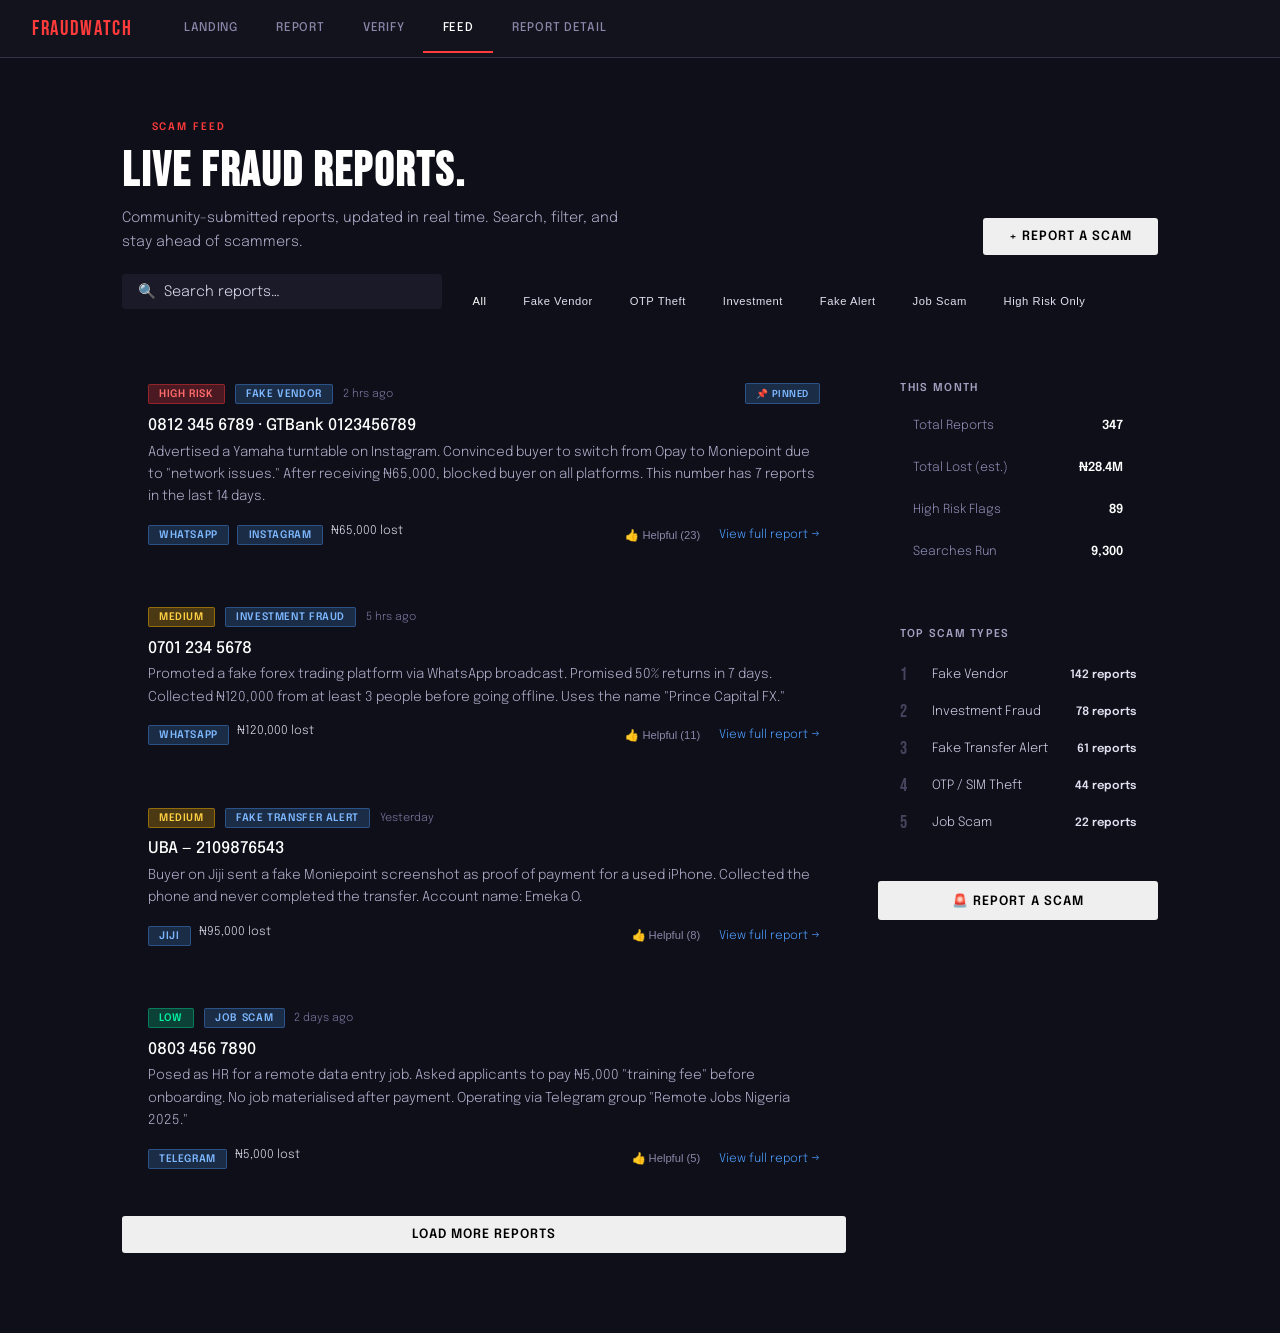
==== feed.html @ 32eeeb92 "inital commit- UI design" ====
<!DOCTYPE html>
<html lang="en">
<head>
    <meta charset="UTF-8">
    <meta name="viewport" content="width=device-width, initial-scale=1.0">
    <title>Fraudwatch|Feed</title>
    <link href="https://fonts.googleapis.com/css2?family=Bebas+Neue&family=Epilogue:ital,wght@0,300;0,400;0,500;0,600;1,300;1,400&display=swap" rel="stylesheet"/>
    <link rel="stylesheet" href="fraudwatch.css">
</head>
<body>

    <nav class="page-nav">
  <div class="nav-logo">FraudWatch</div>
  <a class="nav-tab" href="index.html">Landing</a>
  <a class="nav-tab" href="report.html">Report</a>
  <a class="nav-tab" href="verify.html">Verify</a>
  <a class="nav-tab active" href="feed.html">Feed</a>
  <a class="nav-tab" href="report-detail.html">Report Detail</a>
</nav>
    <div id="page-feed" class="page active">

        <!-- hero-section -->
  <div class="feed-header">
    <div>
      <div class="eyebrow">Scam Feed</div>
      <h1 class="page-title" style="font-size:clamp(2rem,4vw,3rem);">Live fraud reports.</h1>
      <p class="page-sub">Community-submitted reports, updated in real time. Search, filter, and stay ahead of scammers.</p>
    </div>
    <button class="btn btn--primary" onclick="showPage('report', document.querySelectorAll('.nav-tab')[1])">+ Report a Scam</button>
  </div>

  <div style="padding: 1rem 2rem 0; max-width:1100px; margin:0 auto;">
    <div style="display:flex;gap:1rem;align-items:center;flex-wrap:wrap;">
      <input class="form-input" style="max-width:320px;padding:0.65rem 1rem;" type="text" placeholder="🔍  Search reports…"/>
      <div class="feed-filters">
        <button class="filter-pill active">All</button>
        <button class="filter-pill">Fake Vendor</button>
        <button class="filter-pill">OTP Theft</button>
        <button class="filter-pill">Investment</button>
        <button class="filter-pill">Fake Alert</button>
        <button class="filter-pill">Job Scam</button>
        <button class="filter-pill">High Risk Only</button>
      </div>
    </div>
  </div>

  <div class="feed-layout">
    <div class="feed-list">


  <!-- Card 1 -->
  <div class="feed-card pinned">
    <div class="feed-card-top">
      <div class="feed-card-meta">
        <span class="chip chip--high">High Risk</span>
        <span class="chip chip--cat">Fake Vendor</span>
        <span class="feed-card-time">2 hrs ago</span>
      </div>
      <span class="chip chip--cat" style="font-size:0.6rem;">📌 Pinned</span>
    </div>
    <div class="feed-number">0812 345 6789 · GTBank 0123456789</div>
    <p class="feed-desc">Advertised a Yamaha turntable on Instagram. Convinced buyer to switch from Opay to Moniepoint due to "network issues." After receiving ₦65,000, blocked buyer on all platforms. This number has 7 reports in the last 14 days.</p>
    <div class="feed-card-footer">
      <div style="display:flex;gap:0.5rem;flex-wrap:wrap;">
        <span class="chip chip--cat">WhatsApp</span>
        <span class="chip chip--cat">Instagram</span>
        <span style="font-size:0.75rem;color:var(--muted);">₦65,000 lost</span>
      </div>
      <div class="vote-row">
        <button class="vote-btn">👍 Helpful (23)</button>
        <span class="view-link" onclick="showPage('detail', document.querySelectorAll('.nav-tab')[4])">View full report →</span>
      </div>
    </div>
  </div>

  <!-- Card 2 -->
  <div class="feed-card">
    <div class="feed-card-top">
      <div class="feed-card-meta">
        <span class="chip chip--medium">Medium</span>
        <span class="chip chip--cat">Investment Fraud</span>
        <span class="feed-card-time">5 hrs ago</span>
      </div>
    </div>
    <div class="feed-number">0701 234 5678</div>
    <p class="feed-desc">Promoted a fake forex trading platform via WhatsApp broadcast. Promised 50% returns in 7 days. Collected ₦120,000 from at least 3 people before going offline. Uses the name "Prince Capital FX."</p>
    <div class="feed-card-footer">
      <div style="display:flex;gap:0.5rem;flex-wrap:wrap;">
        <span class="chip chip--cat">WhatsApp</span>
        <span style="font-size:0.75rem;color:var(--muted);">₦120,000 lost</span>
      </div>
      <div class="vote-row">
        <button class="vote-btn">👍 Helpful (11)</button>
        <span class="view-link">View full report →</span>
      </div>
    </div>
  </div>

  <!-- Card 3 -->
  <div class="feed-card">
    <div class="feed-card-top">
      <div class="feed-card-meta">
        <span class="chip chip--medium">Medium</span>
        <span class="chip chip--cat">Fake Transfer Alert</span>
        <span class="feed-card-time">Yesterday</span>
      </div>
    </div>
    <div class="feed-number">UBA — 2109876543</div>
    <p class="feed-desc">Buyer on Jiji sent a fake Moniepoint screenshot as proof of payment for a used iPhone. Collected the phone and never completed the transfer. Account name: Emeka O.</p>
    <div class="feed-card-footer">
      <div style="display:flex;gap:0.5rem;flex-wrap:wrap;">
        <span class="chip chip--cat">Jiji</span>
        <span style="font-size:0.75rem;color:var(--muted);">₦95,000 lost</span>
      </div>
      <div class="vote-row">
        <button class="vote-btn">👍 Helpful (8)</button>
        <span class="view-link">View full report →</span>
      </div>
    </div>
  </div>

  <!-- Card 4 -->
  <div class="feed-card">
    <div class="feed-card-top">
      <div class="feed-card-meta">
        <span class="chip chip--low">Low</span>
        <span class="chip chip--cat">Job Scam</span>
        <span class="feed-card-time">2 days ago</span>
      </div>
    </div>
    <div class="feed-number">0803 456 7890</div>
    <p class="feed-desc">Posed as HR for a remote data entry job. Asked applicants to pay ₦5,000 "training fee" before onboarding. No job materialised after payment. Operating via Telegram group "Remote Jobs Nigeria 2025."</p>
    <div class="feed-card-footer">
      <div style="display:flex;gap:0.5rem;flex-wrap:wrap;">
        <span class="chip chip--cat">Telegram</span>
        <span style="font-size:0.75rem;color:var(--muted);">₦5,000 lost</span>
      </div>
      <div class="vote-row">
        <button class="vote-btn">👍 Helpful (5)</button>
        <span class="view-link">View full report →</span>
      </div>
    </div>
  </div>

  <!-- Load more -->
  <button class="btn btn--ghost" style="width:100%;justify-content:center;margin-top:0.5rem;">Load more reports</button>
</div>

<!-- Sidebar -->
<div class="feed-sidebar">
  <div class="sidebar-card">
    <h4>This Month</h4>
    <div class="stat-pill-row">
      <div class="stat-pill">
        <span class="stat-pill-label">Total Reports</span>
        <span class="stat-pill-val">347</span>
      </div>
      <div class="stat-pill">
        <span class="stat-pill-label">Total Lost (est.)</span>
        <span class="stat-pill-val">₦28.4M</span>
      </div>
      <div class="stat-pill">
        <span class="stat-pill-label">High Risk Flags</span>
        <span class="stat-pill-val">89</span>
      </div>
      <div class="stat-pill">
        <span class="stat-pill-label">Searches Run</span>
        <span class="stat-pill-val">9,300</span>
      </div>
    </div>
  </div>

  <div class="sidebar-card">
    <h4>Top Scam Types</h4>
    <div>
      <div class="top-scam-row">
        <span class="top-scam-rank">1</span>
        <span class="top-scam-name">Fake Vendor</span>
        <span class="top-scam-count">142 reports</span>
      </div>
      <div class="top-scam-row">
        <span class="top-scam-rank">2</span>
        <span class="top-scam-name">Investment Fraud</span>
        <span class="top-scam-count">78 reports</span>
      </div>
      <div class="top-scam-row">
        <span class="top-scam-rank">3</span>
        <span class="top-scam-name">Fake Transfer Alert</span>
        <span class="top-scam-count">61 reports</span>
      </div>
      <div class="top-scam-row">
        <span class="top-scam-rank">4</span>
        <span class="top-scam-name">OTP / SIM Theft</span>
        <span class="top-scam-count">44 reports</span>
      </div>
      <div class="top-scam-row">
        <span class="top-scam-rank">5</span>
        <span class="top-scam-name">Job Scam</span>
        <span class="top-scam-count">22 reports</span>
      </div>
    </div>
  </div>

  <button class="btn btn--primary" style="width:100%;justify-content:center;" onclick="showPage('report', document.querySelectorAll('.nav-tab')[1])">🚨 Report a Scam</button>
</div>


  </div>
</div>
</body>
</html>
---- fraudwatch.css ----
*/:root {
    --ink: #0D0D18;
    --ink2: #16161F;
    --ink3: #21212E;
    --border: #32324A;
    --border2: #45455E;
    --soft: #C8C8E0;
    --muted: #9898B8;
    --text: #ffffff;
    --white: #FFFFFF;
    --signal: #FF3B3B;
    --signal2: #CC2A2A;
    --safe: #00D68F;
    --warn: #FFB800;
    --info: #4D9FFF;
    --glow: 0 0 40px rgba(255, 59, 59, 0.15);
}

*,
*::before,
*::after {
    margin: 0;
    padding: 0;
    box-sizing: border-box;
}

body {
    background: #0F0F1A;
    color: var(--text);
    font-family: 'Epilogue', sans-serif;
    font-weight: 300;
}

/* ═══════════════════════════════════════
NAV (tab switcher)
═══════════════════════════════════════ */
.page-nav {
  position: sticky;
  top: 0;
  z-index: 1000;
  background: #13131E;
  backdrop-filter: blur(16px);
  border-bottom: 1px solid #32324A;
  display: flex;
  align-items: center;
  gap: 0;
  padding: 0 2rem;
  overflow-x: auto;
}

.nav-logo {
  font-family: 'Bebas Neue', sans-serif;
  font-size: 1.3rem;
  letter-spacing: 0.08em;
  color: #FF3B3B;
  margin-right: 2rem;
  white-space: nowrap;
  padding: 1rem 0;
}

.nav-tab {
  font-family: 'Epilogue', sans-serif;
  font-size: 0.75rem;
  font-weight: 500;
  letter-spacing: 0.06em;
  text-transform: uppercase;
  color: #8888AA;
  padding: 1.1rem 1.2rem;
  cursor: pointer;
  border-bottom: 2px solid transparent;
  white-space: nowrap;
  transition: color 0.2s, border-color 0.2s;
  text-decoration: none;
  display: inline-block;
}

.nav-tab:hover { color: #C8C8E0; }

.nav-tab.active { 
  color: #FFFFFF; 
  border-bottom: 2px solid #FF3B3B; 
}

/* ═══════════════════════════════════════
PAGE CONTAINERS
═══════════════════════════════════════ */
.page {
    display: none;
}

.page.active {
    display: block;
}

/* ═══════════════════════════════════════
SHARED COMPONENTS
═══════════════════════════════════════ */
.container {
    max-width: 1100px;
    margin: 0 auto;
    padding: 0 2rem;
}

.container-narrow {
    max-width: 720px;
    margin: 0 auto;
    padding: 0 2rem;
}

.eyebrow {
    font-size: 0.65rem;
    font-weight: 600;
    letter-spacing: 0.18em;
    text-transform: uppercase;
    color: var(----signal);
    display: flex;
    align-items: center;
    gap: 0.6rem;
    margin-bottom: 1rem;
}

.eyebrow::before {
    content: '';
    display: inline-block;
    width: 20px;
    height: 1px;
    background: var(----signal);
}

.btn {
    display: inline-flex;
    align-items: center;
    gap: 0.5rem;
    font-family: 'Epilogue', sans-serif;
    font-size: 0.8rem;
    font-weight: 600;
    letter-spacing: 0.08em;
    text-transform: uppercase;
    padding: 0.75rem 1.6rem;
    border-radius: 3px;
    cursor: pointer;
    border: none;
    transition: all 0.2s;
}

.btn-primary {
    background: var(----signal);
    color: white;
}

.btn-primary:hover {
    background: var(----signal2);
    transform: translateY(-1px);
}

.btn-ghost {
    background: transparent;
    color: var(----text);
    border: 1px solid var(----border2);
}

.btn-ghost:hover {
    border-color: var(----soft);
    color: var(----white);
}

.btn-safe {
    background: var(----safe);
    color: var(----ink);
}

.chip {
    display: inline-flex;
    align-items: center;
    gap: 0.35rem;
    font-size: 0.65rem;
    font-weight: 600;
    letter-spacing: 0.06em;
    text-transform: uppercase;
    padding: 0.25rem 0.65rem;
    border-radius: 2px;
}

.chip--high { 
  background: rgba(255,59,59,0.25); 
  color: #FF6B6B; 
  border: 1px solid rgba(255,59,59,0.4);
}

.chip--medium { 
  background: rgba(255,184,0,0.25); 
  color: #FFD044; 
  border: 1px solid rgba(255,184,0,0.4);
}

.chip--low { 
  background: rgba(0,214,143,0.25); 
  color: #00F0A0; 
  border: 1px solid rgba(0,214,143,0.4);
}

.chip--cat { 
  background: rgba(77,159,255,0.2); 
  color: #7DB8FF; 
  border: 1px solid rgba(77,159,255,0.35);
}

/* noise grain overlay */
.grain::after {
    content: '';
    position: absolute;
    inset: 0;
    background-image: url("data:image/svg+xml,%3Csvg viewBox='0 0 256 256' xmlns='http://www.w3.org/2000/svg'%3E%3Cfilter id='noise'%3E%3CfeTurbulence type='fractalNoise' baseFrequency='0.9' numOctaves='4' stitchTiles='stitch'/%3E%3C/filter%3E%3Crect width='100%25' height='100%25' filter='url(%23noise)' opacity='0.04'/%3E%3C/svg%3E");
    pointer-events: none;
    opacity: 0.4;
}

/* form elements */
.form-group {
    display: flex;
    flex-direction: column;
    gap: 0.5rem;
    margin-bottom: 1.4rem;
}

.form-label {
    font-size: 0.72rem;
    font-weight: 600;
    letter-spacing: 0.1em;
    text-transform: uppercase;
    color: var(--soft);
}

.form-input,
.form-select,
.form-textarea {
    background: var(--ink3);
    border: 1px solid var(--border);
    border-radius: 4px;
    color: var(--text);
    font-family: 'Epilogue', sans-serif;
    font-size: 0.9rem;
    font-weight: 300;
    padding: 0.75rem 1rem;
    outline: none;
    transition: border-color 0.2s;
    width: 100%;
}

.form-input:focus,
.form-select:focus,
.form-textarea:focus {
    border-color: var(--signal);
}

.form-input::placeholder {
    color: var(--muted);
}

.form-textarea {
    resize: vertical;
    min-height: 110px;
}

.form-select {
    appearance: none;
    cursor: pointer;
}

/* cards */
.card {
    background: var(--ink2);
    border: 1px solid var(--border);
    border-radius: 6px;
    padding: 1.4rem 1.6rem;
    transition: border-color 0.2s;
}

.card:hover {
    border-color: var(--border2);
}

/* divider */
.divider {
    height: 1px;
    background: var(--border);
    margin: 2.5rem 0;
}

/* ═══════════════════════════════════════
PAGE 1 — LANDING
═══════════════════════════════════════ */
#page-landing {
    animation: fadeIn 0.4s ease;
}

.hero {
    min-height: 88vh;
    display: flex;
    flex-direction: column;
    justify-content: center;
    position: relative;
    overflow: hidden;
    padding: 6rem 2rem 4rem;
}

.hero-bg {
    position: absolute;
    inset: 0;
    background:
        radial-gradient(ellipse 60% 50% at 70% 40%, rgba(255, 59, 59, 0.12) 0%, transparent 70%),
        radial-gradient(ellipse 40% 40% at 20% 70%, rgba(77, 159, 255, 0.08) 0%, transparent 60%);
    pointer-events: none;
}

.hero-grid-lines {
    position: absolute;
    inset: 0;
    background-image:
        linear-gradient(var(----border) 1px, transparent 1px),
        linear-gradient(90deg, var(----border) 1px, transparent 1px);
    background-size: 80px 80px;
    opacity: 0.25;
    pointer-events: none;
    mask-image: radial-gradient(ellipse 80% 80% at 50% 50%, black 20%, transparent 70%);
}

.hero-inner {
    position: relative;
    z-index: 1;
    max-width: 800px;
}

.hero-title {
    font-family: 'Bebas Neue', sans-serif;
    font-size: clamp(4.5rem, 10vw, 9rem);
    line-height: 0.92;
    letter-spacing: 0.02em;
    color: #ffffff;
    margin-bottom: 1.8rem;
}

.hero-title em {
    font-style: normal;
    color: var(--signal);
    -webkit-text-stroke: 0px;
}

.hero-title .outline {
    -webkit-text-stroke: 1.5px rgba(255, 255, 255, 0.2);
    color: transparent;
}

.hero-sub {
    font-size: 1.05rem;
    line-height: 1.75;
    color: var(--soft);
    max-width: 520px;
    margin-bottom: 2.5rem;
}

.hero-sub strong {
    color: var(--text);
    font-weight: 500;
}

.hero-actions {
    display: flex;
    gap: 1rem;
    flex-wrap: wrap;
}

.hero-stats {
    display: flex;
    gap: 3rem;
    margin-top: 5rem;
    padding-top: 2.5rem;
    border-top: 1px solid var(--border);
    flex-wrap: nowrap;
}

.stat-item {
    display: flex;
    flex-direction: column;
    gap: 0.3rem;
}

.stat-num {
    font-family: 'Bebas Neue', sans-serif;
    font-size: 2.2rem;
    letter-spacing: 0.04em;
    color: var(--white);
    line-height: 1;
}

.stat-label {
  font-size: 0.72rem;
  letter-spacing: 0.1em;
  text-transform: uppercase;
  color: #8888AA;
}

/* how it works */
.how-section {
    padding: 6rem 2rem;
    background: var(--ink2);
    border-top: 1px solid var(--border);
    border-bottom: 1px solid var(--border);
}

.steps-grid {
    display: grid;
    grid-template-columns: repeat(auto-fit, minmax(220px, 1fr));
    gap: 2rem;
    margin-top: 3rem;
}

.step-card {
    position: relative;
    padding: 1.8rem;
    background: #1E1E2A;
    border: 1px solid #3A3A52;
    border-radius: 6px;
}

.step-num {
    font-family: 'Bebas Neue', sans-serif;
    font-size: 3.5rem;
    color: var(--border2);
    line-height: 1;
    margin-bottom: 1rem;
}

.step-card h3 {
    font-family: 'Epilogue', sans-serif;
    font-size: 0.95rem;
    font-weight: 600;
    margin-bottom: 0.5rem;
}

.step-card p {
    font-size: 0.85rem;
    color: var(--muted);
    line-height: 1.65;
}

/* recent alerts strip */
.alerts-strip {
    padding: 5rem 2rem;
}

.alerts-list {
    display: flex;
    flex-direction: column;
    gap: 0.8rem;
    margin-top: 2rem;
}

.alert-row {
    display: flex;
    align-items: center;
    gap: 1rem;
    padding: 1rem 1.4rem;
    background: #1A1A28;
    border: 1px solid #35354A;
    border-radius: 4px;
    flex-wrap: wrap;
}

.alert-row:first-child { border-left: 3px solid #FF4444; }
.alert-row:nth-child(2) { border-left: 3px solid #FFB800; }
.alert-row:nth-child(3) { border-left: 3px solid #FFB800; }

.alert-num {
    font-family: 'Epilogue', sans-serif;
    font-size: 0.85rem;
    font-weight: 500;
    color: var(--text);
    font-variant-numeric: tabular-nums;
    min-width: 130px;
}

.alert-desc {
    font-size: 0.82rem;
    color: var(--muted);
    flex: 1;
}

.alert-time {
    font-size: 0.72rem;
    color: var(--muted);
    letter-spacing: 0.04em;
}

/* cta banner */
.cta-banner {
    margin: 0 2rem 6rem;
    background: var(--ink2);
    border: 1px solid var(--border);
    border-radius: 8px;
    padding: 3.5rem 4rem;
    display: flex;
    align-items: center;
    justify-content: space-between;
    gap: 2rem;
    flex-wrap: wrap;
    position: relative;
    overflow: hidden;
}

.cta-banner::before {
    content: '';
    position: absolute;
    right: -50px;
    top: -80px;
    width: 300px;
    height: 300px;
    background: radial-gradient(circle, rgba(255, 59, 59, 0.08) 0%, transparent 65%);
    pointer-events: none;
}

.cta-banner h2 {
  font-family: 'Bebas Neue', sans-serif;
  font-size: 2.4rem;
  letter-spacing: 0.04em;
  line-height: 1.1;
  color: #FFFFFF;
}

.cta-banner p {
  font-size: 0.9rem;
  color: #9898B8;
  margin-top: 0.4rem;
}

/* ═══════════════════════════════════════
PAGE 2 — REPORT
═══════════════════════════════════════ */
#page-report {
    animation: fadeIn 0.4s ease;
}

.report-layout {
    display: grid;
    grid-template-columns: 1fr 360px;
    gap: 2.5rem;
    align-items: start;
    padding: 4rem 2rem;
    max-width: 1100px;
    margin: 0 auto;
}

.report-header {
    padding: 4rem 2rem 0;
    max-width: 1100px;
    margin: 0 auto;
}

.page-title {
    font-family: 'Bebas Neue', sans-serif;
    font-size: clamp(2.5rem, 5vw, 4rem);
    letter-spacing: 0.04em;
    line-height: 1;
    margin-bottom: 0.6rem;
}

.page-sub {
    font-size: 0.9rem;
    color: var(--muted);
    max-width: 500px;
    line-height: 1.7;
}

.form-card {
    background: var(--ink2);
    border: 1px solid var(--border);
    border-radius: 8px;
    padding: 2rem 2.2rem;
}

.form-card h3 {
    font-family: 'Epilogue', sans-serif;
    font-size: 0.8rem;
    font-weight: 600;
    letter-spacing: 0.1em;
    text-transform: uppercase;
    color: var(--soft);
    margin-bottom: 1.6rem;
    padding-bottom: 1rem;
    border-bottom: 1px solid var(--border);
}

.input-row {
    display: grid;
    grid-template-columns: 1fr 1fr;
    gap: 1rem;
}

.category-grid {
    display: grid;
    grid-template-columns: 1fr 1fr;
    gap: 0.6rem;
}

.cat-btn {
    padding: 0.6rem 0.8rem;
    background: var(--ink3);
    border: 1px solid var(--border);
    border-radius: 4px;
    color: var(--muted);
    font-family: 'Epilogue', sans-serif;
    font-size: 0.75rem;
    font-weight: 500;
    cursor: pointer;
    text-align: left;
    transition: all 0.15s;
}

.cat-btn:hover {
    border-color: var(--border2);
    color: var(--text);
}

.cat-btn.selected {
    border-color: var(--signal);
    color: var(--signal);
    background: rgba(255, 59, 59, 0.08);
}

.sidebar-tip {
    background: var(--ink2);
    border: 1px solid var(--border);
    border-radius: 8px;
    padding: 1.6rem;
    position: sticky;
    top: 70px;
}

.sidebar-tip h4 {
    font-size: 0.72rem;
    font-weight: 600;
    letter-spacing: 0.1em;
    text-transform: uppercase;
    color: var(--soft);
    margin-bottom: 1.2rem;
}

.tip-item {
    display: flex;
    gap: 0.8rem;
    margin-bottom: 1.2rem;
    align-items: flex-start;
}

.tip-icon {
    width: 28px;
    height: 28px;
    background: var(--ink3);
    border: 1px solid var(--border);
    border-radius: 4px;
    display: flex;
    align-items: center;
    justify-content: center;
    font-size: 0.85rem;
    flex-shrink: 0;
}

.tip-text {
    font-size: 0.8rem;
    color: var(--muted);
    line-height: 1.6;
}

.tip-text strong {
    color: var(--text);
    font-weight: 500;
}

.privacy-note {
    margin-top: 1.5rem;
    padding: 0.9rem 1rem;
    background: var(--ink3);
    border-radius: 4px;
    font-size: 0.75rem;
    color: var(--muted);
    line-height: 1.6;
    border: 1px solid var(--border);
}

/* ═══════════════════════════════════════
PAGE 3 — VERIFY
═══════════════════════════════════════ */
#page-verify {
    animation: fadeIn 0.4s ease;
}

.verify-hero {
    padding: 5rem 2rem 3rem;
    text-align: center;
    position: relative;
    overflow: hidden;
}

.verify-hero-bg {
    position: absolute;
    inset: 0;
    background: radial-gradient(ellipse 60% 60% at 50% 30%, rgba(77, 159, 255, 0.06) 0%, transparent 65%);
    pointer-events: none;
}

.verify-hero h1 {
    font-family: 'Bebas Neue', sans-serif;
    font-size: clamp(3rem, 7vw, 6rem);
    letter-spacing: 0.04em;
    line-height: 1;
    margin-bottom: 1rem;
    position: relative;
}

.verify-hero p {
    font-size: 0.95rem;
    color: var(--muted);
    max-width: 420px;
    margin: 0 auto 2.5rem;
    position: relative;
}

.search-bar {
    display: flex;
    max-width: 580px;
    margin: 0 auto;
    position: relative;
    gap: 0;
}

.search-input {
    flex: 1;
    background: var(--ink2);
    border: 1px solid var(--border2);
    border-right: none;
    border-radius: 4px 0 0 4px;
    color: var(--text);
    font-family: 'Epilogue', sans-serif;
    font-size: 0.95rem;
    padding: 0.9rem 1.2rem;
    outline: none;
    transition: border-color 0.2s;
}

.search-input:focus {
    border-color: var(--info);
}

.search-input::placeholder {
    color: var(--muted);
}

.search-btn {
    background: var(--info);
    color: white;
    border: none;
    border-radius: 0 4px 4px 0;
    padding: 0 1.8rem;
    font-family: 'Epilogue', sans-serif;
    font-size: 0.8rem;
    font-weight: 600;
    letter-spacing: 0.08em;
    text-transform: uppercase;
    cursor: pointer;
    transition: background 0.2s;
}

.search-btn:hover {
    background: #3a8ae0;
}

.search-tabs {
    display: flex;
    gap: 0;
    max-width: 580px;
    margin: 1rem auto 0;
    border: 1px solid var(--border);
    border-radius: 4px;
    overflow: hidden;
}

.search-tab {
    flex: 1;
    padding: 0.55rem;
    font-size: 0.72rem;
    font-weight: 600;
    letter-spacing: 0.07em;
    text-transform: uppercase;
    text-align: center;
    cursor: pointer;
    background: transparent;
    color: var(--muted);
    border: none;
    transition: all 0.15s;
}

.search-tab.active {
    background: var(--ink3);
    color: var(--text);
}

/* result card */
.result-section {
    padding: 0 2rem 5rem;
    max-width: 1100px;
    margin: 0 auto;
}

.result-main {
    display: grid;
    grid-template-columns: 1fr 320px;
    gap: 1.5rem;
    align-items: start;
}

.result-card {
    background: var(--ink2);
    border: 1px solid var(--border);
    border-radius: 8px;
    overflow: hidden;
}

.result-header {
    padding: 1.5rem 1.8rem;
    border-bottom: 1px solid var(--border);
    display: flex;
    align-items: flex-start;
    justify-content: space-between;
    gap: 1rem;
    flex-wrap: wrap;
}

.result-number {
    font-family: 'Epilogue', sans-serif;
    font-size: 1.3rem;
    font-weight: 500;
    letter-spacing: 0.04em;
    color: var(--white);
}

.result-bank {
    font-size: 0.8rem;
    color: var(--muted);
    margin-top: 0.2rem;
}

.risk-badge-lg {
    display: flex;
    flex-direction: column;
    align-items: flex-end;
    gap: 0.3rem;
}

.risk-label-sm {
    font-size: 0.6rem;
    letter-spacing: 0.12em;
    text-transform: uppercase;
    color: var(--muted);
}

.risk-pill {
    font-family: 'Bebas Neue', sans-serif;
    font-size: 1.4rem;
    letter-spacing: 0.1em;
    padding: 0.2rem 1rem;
    border-radius: 3px;
}

.risk-high {
    background: rgba(255, 59, 59, 0.15);
    color: var(--signal);
}

.risk-medium {
    background: rgba(255, 184, 0, 0.15);
    color: var(--warn);
}

.risk-low {
    background: rgba(0, 214, 143, 0.15);
    color: var(--safe);
}

.result-body {
    padding: 1.5rem 1.8rem;
}

.result-stat-row {
    display: grid;
    grid-template-columns: repeat(3, 1fr);
    gap: 1rem;
    margin-bottom: 1.5rem;
}

.result-stat {
    text-align: center;
    padding: 1rem;
    background: var(--ink3);
    border-radius: 4px;
    border: 1px solid var(--border);
}

.result-stat-num {
    font-family: 'Bebas Neue', sans-serif;
    font-size: 2rem;
    color: var(--white);
    line-height: 1;
}

.result-stat-label {
    font-size: 0.65rem;
    color: var(--muted);
    text-transform: uppercase;
    letter-spacing: 0.08em;
    margin-top: 0.3rem;
}

.ai-box {
    background: var(--ink3);
    border: 1px solid var(--border);
    border-left: 2px solid var(--info);
    border-radius: 4px;
    padding: 1.2rem 1.4rem;
    margin-top: 1.2rem;
}

.ai-box-label {
    font-size: 0.6rem;
    font-weight: 600;
    letter-spacing: 0.12em;
    text-transform: uppercase;
    color: var(--info);
    margin-bottom: 0.6rem;
}

.ai-box p {
    font-size: 0.85rem;
    color: var(--soft);
    line-height: 1.7;
}

.sidebar-actions {
    display: flex;
    flex-direction: column;
    gap: 0.8rem;
}

.action-card {
    background: var(--ink2);
    border: 1px solid var(--border);
    border-radius: 6px;
    padding: 1.2rem 1.4rem;
}

.action-card h4 {
    font-size: 0.75rem;
    font-weight: 600;
    letter-spacing: 0.08em;
    text-transform: uppercase;
    color: var(--soft);
    margin-bottom: 0.8rem;
}

.report-mini-list {
    display: flex;
    flex-direction: column;
    gap: 0.6rem;
}

.report-mini {
    padding: 0.7rem 0.9rem;
    background: var(--ink3);
    border-radius: 4px;
    border: 1px solid var(--border);
}

.report-mini-type {
    font-size: 0.7rem;
    font-weight: 600;
    color: var(--signal);
}

.report-mini-date {
    font-size: 0.68rem;
    color: var(--muted);
    margin-top: 0.15rem;
}

/* ═══════════════════════════════════════
PAGE 4 — SCAM FEED
═══════════════════════════════════════ */
#page-feed {
    animation: fadeIn 0.4s ease;
}

.feed-layout {
    display: grid;
    grid-template-columns: 1fr 280px;
    gap: 2rem;
    padding: 3rem 2rem 5rem;
    max-width: 1100px;
    margin: 0 auto;
    align-items: start;
}

.feed-header {
    padding: 4rem 2rem 0;
    max-width: 1100px;
    margin: 0 auto;
    display: flex;
    align-items: flex-end;
    justify-content: space-between;
    flex-wrap: wrap;
    gap: 1rem;
}

.feed-filters {
    display: flex;
    gap: 0.5rem;
    flex-wrap: wrap;
    margin-top: 1.2rem;
}

.filter-pill {
    font-size: 0.7rem;
    font-weight: 500;
    letter-spacing: 0.05em;
    padding: 0.35rem 0.9rem;
    border-radius: 20px;
    border: 1px solid var(--border);
    background: transparent;
    color: var(--muted);
    cursor: pointer;
    transition: all 0.15s;
}

.filter-pill:hover {
    border-color: var(--border2);
    color: var(--text);
}

.filter-pill.active {
    background: var(--signal);
    border-color: var(--signal);
    color: white;
}

.feed-list {
    display: flex;
    flex-direction: column;
    gap: 1rem;
}

.feed-card {
    background: var(--ink2);
    border: 1px solid var(--border);
    border-radius: 6px;
    padding: 1.4rem 1.6rem;
    transition: border-color 0.2s;
    cursor: pointer;
}

.feed-card:hover {
    border-color: var(--border2);
}

.feed-card.pinned {
    border-left: 2px solid var(--signal);
}

.feed-card-top {
    display: flex;
    align-items: center;
    justify-content: space-between;
    margin-bottom: 0.8rem;
    gap: 1rem;
    flex-wrap: wrap;
}

.feed-card-meta {
    display: flex;
    align-items: center;
    gap: 0.6rem;
    flex-wrap: wrap;
}

.feed-card-time {
    font-size: 0.7rem;
    color: var(--muted);
}

.feed-number {
    font-family: 'Epilogue', sans-serif;
    font-size: 1rem;
    font-weight: 500;
    color: var(--text);
    margin-bottom: 0.4rem;
}

.feed-desc {
    font-size: 0.85rem;
    color: var(--muted);
    line-height: 1.65;
    margin-bottom: 1rem;
}

.feed-card-footer {
    display: flex;
    align-items: center;
    justify-content: space-between;
    flex-wrap: wrap;
    gap: 0.5rem;
}

.vote-row {
    display: flex;
    align-items: center;
    gap: 0.5rem;
}

.vote-btn {
    font-size: 0.7rem;
    padding: 0.3rem 0.7rem;
    background: var(--ink3);
    border: 1px solid var(--border);
    border-radius: 3px;
    color: var(--muted);
    cursor: pointer;
    transition: all 0.15s;
}

.vote-btn:hover {
    border-color: var(--border2);
    color: var(--text);
}

.view-link {
    font-size: 0.75rem;
    color: var(--info);
    cursor: pointer;
}

/* feed sidebar */
.feed-sidebar {
    display: flex;
    flex-direction: column;
    gap: 1.2rem;
    position: sticky;
    top: 70px;
}

.sidebar-card {
    background: var(--ink2);
    border: 1px solid var(--border);
    border-radius: 6px;
    padding: 1.3rem 1.4rem;
}

.sidebar-card h4 {
    font-size: 0.68rem;
    font-weight: 600;
    letter-spacing: 0.12em;
    text-transform: uppercase;
    color: var(--soft);
    margin-bottom: 1rem;
}

.stat-pill-row {
    display: flex;
    flex-direction: column;
    gap: 0.6rem;
}

.stat-pill {
    display: flex;
    align-items: center;
    justify-content: space-between;
    padding: 0.6rem 0.8rem;
    background: var(--ink3);
    border-radius: 4px;
    font-size: 0.78rem;
}

.stat-pill-label {
    color: var(--muted);
}

.stat-pill-val {
    font-weight: 600;
    color: var(--text);
    font-variant-numeric: tabular-nums;
}

.top-scam-row {
    display: flex;
    align-items: center;
    gap: 0.7rem;
    padding: 0.5rem 0;
    border-bottom: 1px solid var(--border);
}

.top-scam-row:last-child {
    border-bottom: none;
}

.top-scam-rank {
    font-family: 'Bebas Neue', sans-serif;
    font-size: 1.1rem;
    color: var(--border2);
    min-width: 20px;
}

.top-scam-name {
    font-size: 0.8rem;
    color: var(--text);
    flex: 1;
}

.top-scam-count {
    font-size: 0.72rem;
    color: var(--signal);
    font-weight: 600;
}

/* ═══════════════════════════════════════
PAGE 5 — SINGLE REPORT
═══════════════════════════════════════ */
#page-detail {
    animation: fadeIn 0.4s ease;
}

.detail-layout {
    display: grid;
    grid-template-columns: 1fr 320px;
    gap: 2rem;
    padding: 3rem 2rem 5rem;
    max-width: 1100px;
    margin: 0 auto;
    align-items: start;
}

.breadcrumb {
    padding: 2rem 2rem 0;
    max-width: 1100px;
    margin: 0 auto;
    font-size: 0.75rem;
    color: var(--muted);
    display: flex;
    align-items: center;
    gap: 0.5rem;
}

.breadcrumb span {
    color: var(--text);
}

.detail-main-card {
    background: var(--ink2);
    border: 1px solid var(--border);
    border-radius: 8px;
    overflow: hidden;
}

.detail-card-header {
    padding: 2rem 2.2rem;
    border-bottom: 1px solid var(--border);
    background: var(--ink3);
}

.detail-card-header-top {
    display: flex;
    justify-content: space-between;
    align-items: flex-start;
    flex-wrap: wrap;
    gap: 1rem;
    margin-bottom: 1.2rem;
}

.detail-number {
    font-family: 'Epilogue', sans-serif;
    font-size: 1.5rem;
    font-weight: 500;
    letter-spacing: 0.04em;
}

.detail-meta-chips {
    display: flex;
    gap: 0.5rem;
    flex-wrap: wrap;
    margin-top: 0.6rem;
}

.detail-card-body {
    padding: 1.8rem 2.2rem;
}

.detail-section {
    margin-bottom: 1.8rem;
}

.detail-section-title {
    font-size: 0.65rem;
    font-weight: 600;
    letter-spacing: 0.14em;
    text-transform: uppercase;
    color: var(--muted);
    margin-bottom: 0.7rem;
}

.detail-section p {
    font-size: 0.9rem;
    color: var(--soft);
    line-height: 1.75;
}

.timeline-entry {
    display: grid;
    grid-template-columns: 100px 1fr;
    gap: 1rem;
    padding: 0.9rem 0;
    border-bottom: 1px solid var(--border);
    font-size: 0.82rem;
}

.timeline-entry:last-child {
    border-bottom: none;
}

.timeline-entry-time {
    color: var(--muted);
}

.timeline-entry-event {
    color: var(--text);
}

/* AI analysis block */
.ai-analysis {
    background: linear-gradient(135deg, rgba(77, 159, 255, 0.05) 0%, rgba(77, 159, 255, 0.02) 100%);
    border: 1px solid rgba(77, 159, 255, 0.2);
    border-radius: 6px;
    padding: 1.6rem;
    margin-bottom: 1.8rem;
}

.ai-header {
    display: flex;
    align-items: center;
    gap: 0.7rem;
    margin-bottom: 1.2rem;
}

.ai-dot {
    width: 8px;
    height: 8px;
    border-radius: 50%;
    background: var(--info);
    box-shadow: 0 0 8px var(--info);
    animation: pulse 2s infinite;
}

@keyframes pulse {

    0%,
    100% {
        opacity: 1;
    }

    50% {
        opacity: 0.4;
    }
}

.ai-header-text {
    font-size: 0.68rem;
    font-weight: 600;
    letter-spacing: 0.12em;
    text-transform: uppercase;
    color: var(--info);
}

.ai-tactic {
    font-size: 0.88rem;
    color: var(--soft);
    line-height: 1.75;
    margin-bottom: 1.2rem;
}

.warning-list {
    display: flex;
    flex-direction: column;
    gap: 0.6rem;
}

.warning-item {
    display: flex;
    gap: 0.7rem;
    align-items: flex-start;
    padding: 0.7rem 0.9rem;
    background: rgba(255, 59, 59, 0.06);
    border-radius: 4px;
    border: 1px solid rgba(255, 59, 59, 0.12);
}

.warning-icon {
    font-size: 0.85rem;
    flex-shrink: 0;
    margin-top: 0.1rem;
}

.warning-text {
    font-size: 0.8rem;
    color: var(--soft);
    line-height: 1.55;
}

/* detail sidebar */
.detail-sidebar {
    display: flex;
    flex-direction: column;
    gap: 1.2rem;
    position: sticky;
    top: 70px;
}

.share-buttons {
    display: flex;
    flex-direction: column;
    gap: 0.6rem;
}

.share-btn {
    width: 100%;
    padding: 0.7rem 1rem;
    border-radius: 4px;
    font-family: 'Epilogue', sans-serif;
    font-size: 0.75rem;
    font-weight: 600;
    letter-spacing: 0.07em;
    text-transform: uppercase;
    cursor: pointer;
    border: 1px solid var(--border);
    transition: all 0.15s;
    text-align: center;
}

.share-whatsapp {
    background: rgba(37, 211, 102, 0.1);
    color: #25D366;
    border-color: rgba(37, 211, 102, 0.2);
}

.share-whatsapp:hover {
    background: rgba(37, 211, 102, 0.18);
}

.share-copy {
    background: var(--ink3);
    color: var(--soft);
}

.share-copy:hover {
    border-color: var(--border2);
    color: var(--text);
}

.reporter-note {
    padding: 0.9rem 1rem;
    background: var(--ink3);
    border-radius: 4px;
    font-size: 0.75rem;
    color: var(--muted);
    line-height: 1.6;
    border: 1px solid var(--border);
}

/* ═══════════════════════════════════════
ANIMATION
═══════════════════════════════════════ */
@keyframes fadeIn {
    from {
        opacity: 0;
        transform: translateY(6px);
    }

    to {
        opacity: 1;
        transform: translateY(0);
    }
}

/* RESPONSIVE */
@media (max-width: 768px) {

    .report-layout,
    .result-main,
    .feed-layout,
    .detail-layout {
        grid-template-columns: 1fr;
    }

    .input-row {
        grid-template-columns: 1fr;
    }

    .result-stat-row {
        grid-template-columns: repeat(3, 1fr);
    }

    .feed-sidebar,
    .detail-sidebar {
        position: static;
    }

    .sidebar-tip {
        display: none;
    }

    .hero-stats {
        gap: 2rem;
    }

    .cta-banner {
        padding: 2rem;
    }
}
/* READABILITY OVERRIDES */
.hero-sub,
.page-sub,
.feed-desc,
.step-card p,
.tip-text,
.ai-box p,
.ai-tactic,
.detail-section p,
.alert-desc {
  color: #B0B0CC !important;
}

/* ── GLOBAL READABILITY FIX ── */
body {
  background: #0F0F1A;
  color: #E0E0F0;
}

h1, h2, h3, h4 {
  color: #FFFFFF;
}

p {
  color: #B8B8D4;
}

.page-title { color: #FFFFFF; }
.page-sub { color: #9898B8; }
.eyebrow { color: #FF3B3B; }

.feed-number,
.detail-number,
.result-number { color: #FFFFFF; }

.feed-desc,
.ai-tactic,
.detail-section p,
.tip-text,
.alert-desc { color: #B0B0CC; }

.timeline-entry-time { color: #7070A0; }
.timeline-entry-event { color: #C8C8E0; }

.result-bank,
.team-school,
.feed-card-time,
.alert-time { color: #7878A0; }

.stat-pill-label { color: #9090B8; }
.stat-pill-val { color: #FFFFFF; }

.top-scam-name { color: #D0D0E8; }
.top-scam-rank { color: #45455E; }

.form-label { color: #A0A0C0; }
.form-input,
.form-select,
.form-textarea {
  background: #1A1A28;
  color: #E0E0F0;
  border-color: #32324A;
}

.sidebar-card h4,
.action-card h4,
.sidebar-tip h4 { color: #A0A0C0; }

.privacy-note,
.reporter-note { color: #7878A0; }

.warning-text { color: #C0C0DC; }
.ai-box p { color: #B8B8D4; }
.ai-box-label { color: #4D9FFF; }

.breadcrumb { color: #7070A0; }
.breadcrumb span { color: #E0E0F0; }

.vote-btn { color: #8888A8; }
.view-link { color: #4D9FFF; }
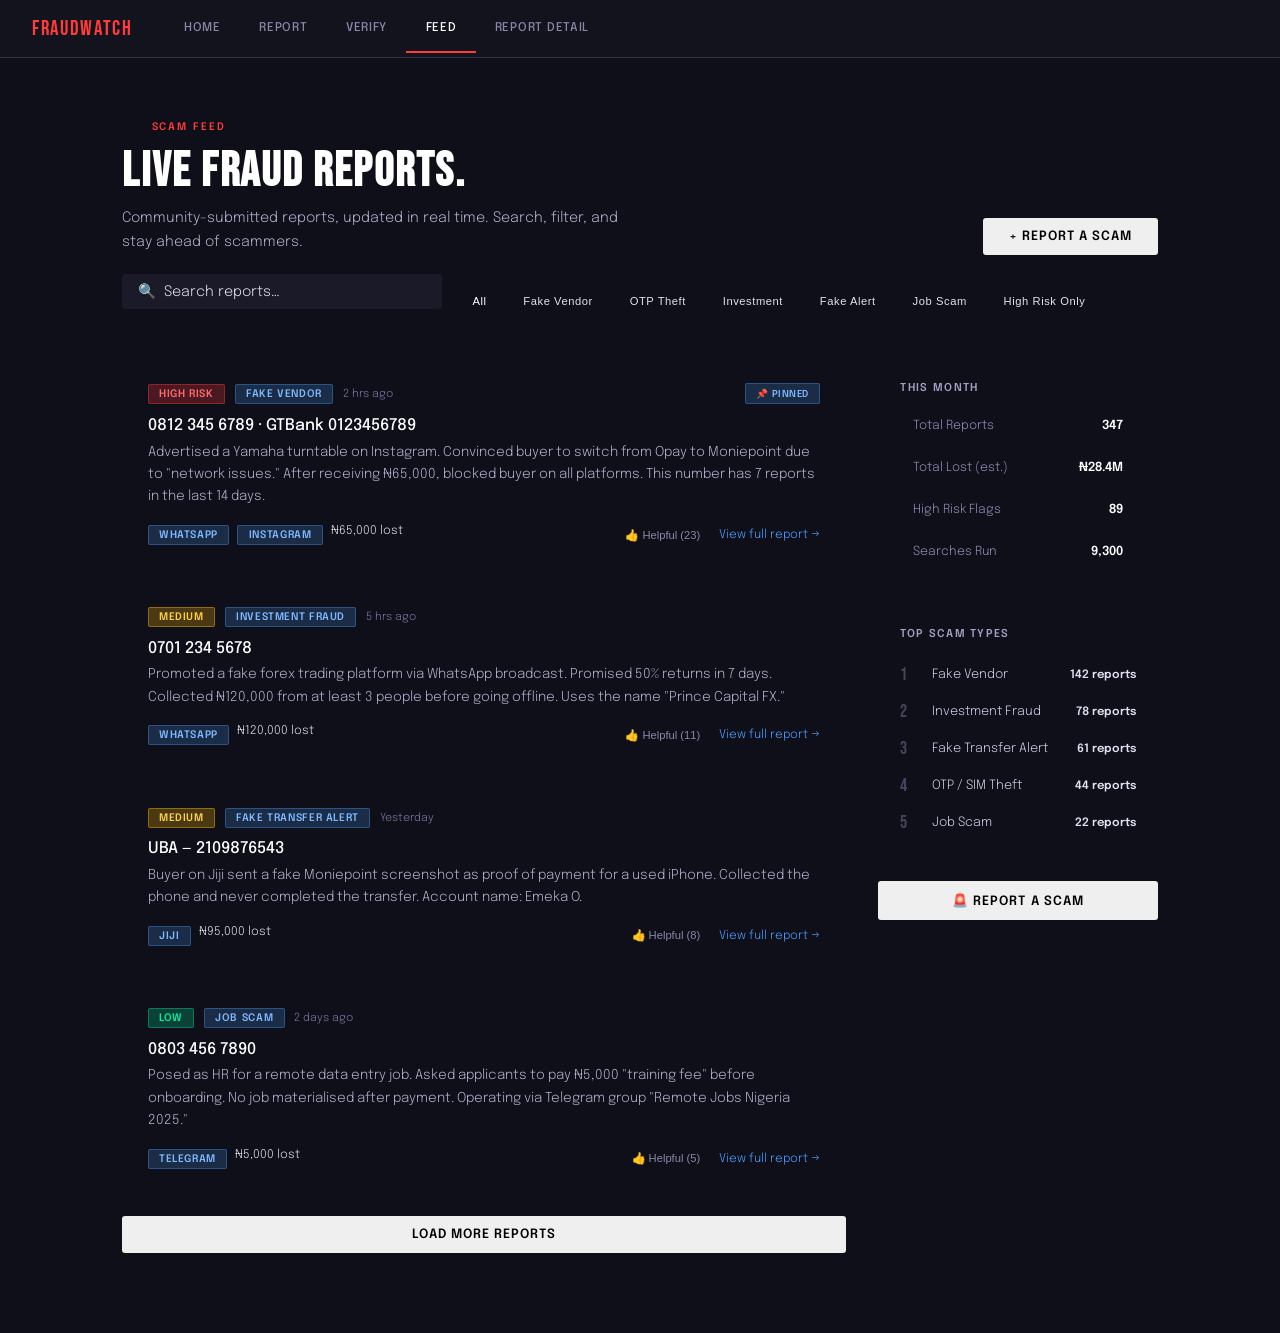
==== commit 80af4653: "navbar title" ====
--- a/feed.html
+++ b/feed.html
@@ -11,7 +11,7 @@
 
     <nav class="page-nav">
   <div class="nav-logo">FraudWatch</div>
-  <a class="nav-tab" href="index.html">Landing</a>
+  <a class="nav-tab" href="index.html">Home</a>
   <a class="nav-tab" href="report.html">Report</a>
   <a class="nav-tab" href="verify.html">Verify</a>
   <a class="nav-tab active" href="feed.html">Feed</a>
